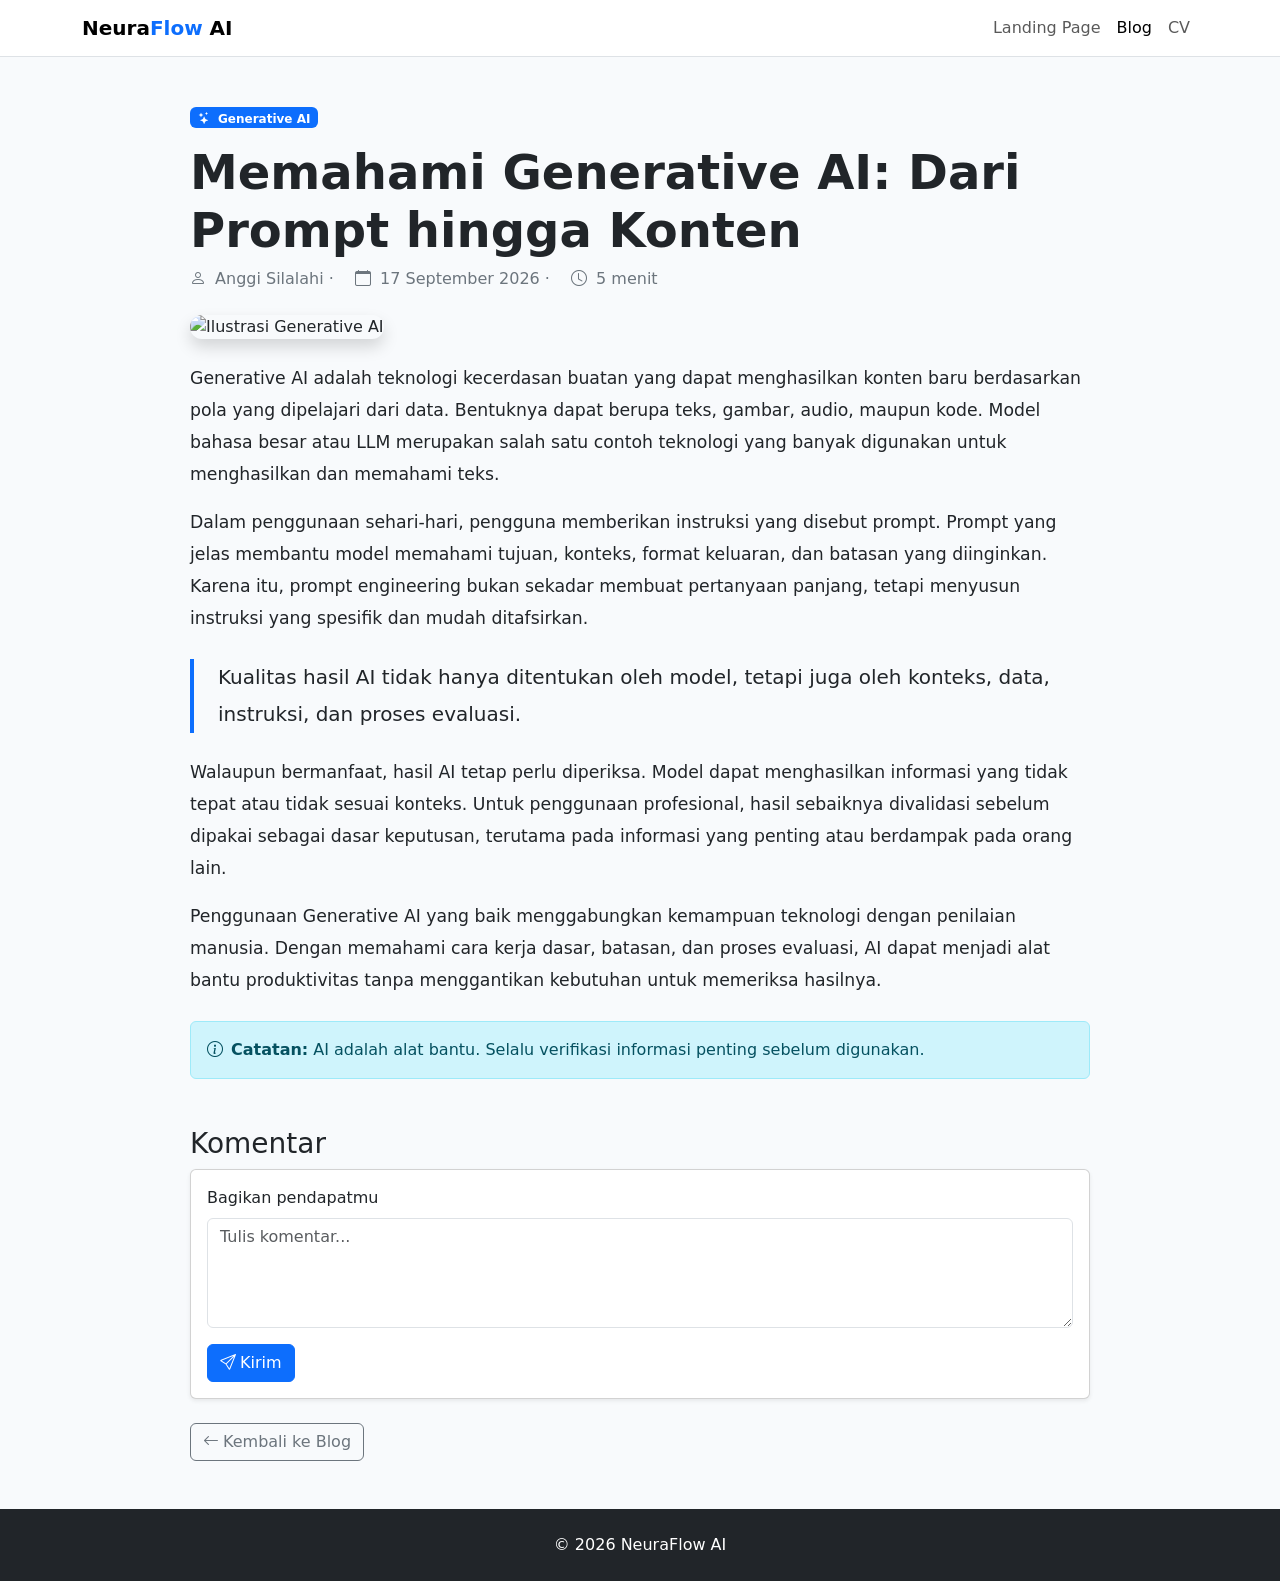
==== blog-detail.html @ 6429097a "Initial commit" ====
<!doctype html>
<html lang="id">
<head>
<meta charset="utf-8"><meta name="viewport" content="width=device-width, initial-scale=1">
<title>Memahami Generative AI — NeuraFlow AI</title>
<link href="https://cdn.jsdelivr.net/npm/bootstrap@5.3.8/dist/css/bootstrap.min.css" rel="stylesheet">
<link href="https://cdn.jsdelivr.net/npm/bootstrap-icons@1.13.1/font/bootstrap-icons.css" rel="stylesheet">
<link rel="stylesheet" href="assets/css/bootstrap-custom.css">
</head>
<body>
<nav class="navbar navbar-expand-lg bg-white border-bottom sticky-top"><div class="container">
<a class="navbar-brand fw-bold" href="index.html">Neura<span class="text-primary">Flow</span> AI</a>
<button class="navbar-toggler" type="button" data-bs-toggle="collapse" data-bs-target="#nav"><span class="navbar-toggler-icon"></span></button>
<div id="nav" class="collapse navbar-collapse"><ul class="navbar-nav ms-auto">
<li class="nav-item"><a class="nav-link" href="index.html">Landing Page</a></li><li class="nav-item"><a class="nav-link active" href="blog.html">Blog</a></li><li class="nav-item"><a class="nav-link" href="cv.html">CV</a></li>
</ul></div></div></nav>

<main class="container py-5">
<article class="mx-auto" style="max-width:900px">
<span class="badge text-bg-primary mb-3"><i class="bi bi-stars me-1"></i> Generative AI</span>
<h1 class="display-5 fw-bold">Memahami Generative AI: Dari Prompt hingga Konten</h1>
<div class="text-secondary mb-4"><i class="bi bi-person me-1"></i> Anggi Silalahi · <i class="bi bi-calendar ms-3 me-1"></i> 17 September 2026 · <i class="bi bi-clock ms-3 me-1"></i> 5 menit</div>
<img class="img-fluid rounded-4 shadow article-cover w-100 mb-4" src="https://images.unsplash.com/photo-1677442136019-21780ecad995?auto=format&fit=crop&w=1400&q=80" alt="Ilustrasi Generative AI">

<div class="article-content">
<p>Generative AI adalah teknologi kecerdasan buatan yang dapat menghasilkan konten baru berdasarkan pola yang dipelajari dari data. Bentuknya dapat berupa teks, gambar, audio, maupun kode. Model bahasa besar atau LLM merupakan salah satu contoh teknologi yang banyak digunakan untuk menghasilkan dan memahami teks.</p>
<p>Dalam penggunaan sehari-hari, pengguna memberikan instruksi yang disebut prompt. Prompt yang jelas membantu model memahami tujuan, konteks, format keluaran, dan batasan yang diinginkan. Karena itu, prompt engineering bukan sekadar membuat pertanyaan panjang, tetapi menyusun instruksi yang spesifik dan mudah ditafsirkan.</p>
<blockquote class="blockquote border-start border-primary border-4 ps-4 my-4">Kualitas hasil AI tidak hanya ditentukan oleh model, tetapi juga oleh konteks, data, instruksi, dan proses evaluasi.</blockquote>
<p>Walaupun bermanfaat, hasil AI tetap perlu diperiksa. Model dapat menghasilkan informasi yang tidak tepat atau tidak sesuai konteks. Untuk penggunaan profesional, hasil sebaiknya divalidasi sebelum dipakai sebagai dasar keputusan, terutama pada informasi yang penting atau berdampak pada orang lain.</p>
<p>Penggunaan Generative AI yang baik menggabungkan kemampuan teknologi dengan penilaian manusia. Dengan memahami cara kerja dasar, batasan, dan proses evaluasi, AI dapat menjadi alat bantu produktivitas tanpa menggantikan kebutuhan untuk memeriksa hasilnya.</p>
</div>

<div class="alert alert-info mt-4"><i class="bi bi-info-circle me-2"></i><strong>Catatan:</strong> AI adalah alat bantu. Selalu verifikasi informasi penting sebelum digunakan.</div>

<section class="mt-5">
<h2 class="h3">Komentar</h2>
<form class="card card-body shadow-sm">
<label for="comment" class="form-label">Bagikan pendapatmu</label>
<textarea id="comment" class="form-control mb-3" rows="4" placeholder="Tulis komentar..."></textarea>
<button type="button" class="btn btn-primary align-self-start"><i class="bi bi-send me-1"></i>Kirim</button>
</form>
</section>

<a href="blog.html" class="btn btn-outline-secondary mt-4"><i class="bi bi-arrow-left me-1"></i>Kembali ke Blog</a>
</article>
</main>
<footer class="bg-dark text-white py-4"><div class="container text-center">© 2026 NeuraFlow AI</div></footer>
<script src="https://cdn.jsdelivr.net/npm/bootstrap@5.3.8/dist/js/bootstrap.bundle.min.js"></script>
</body></html>
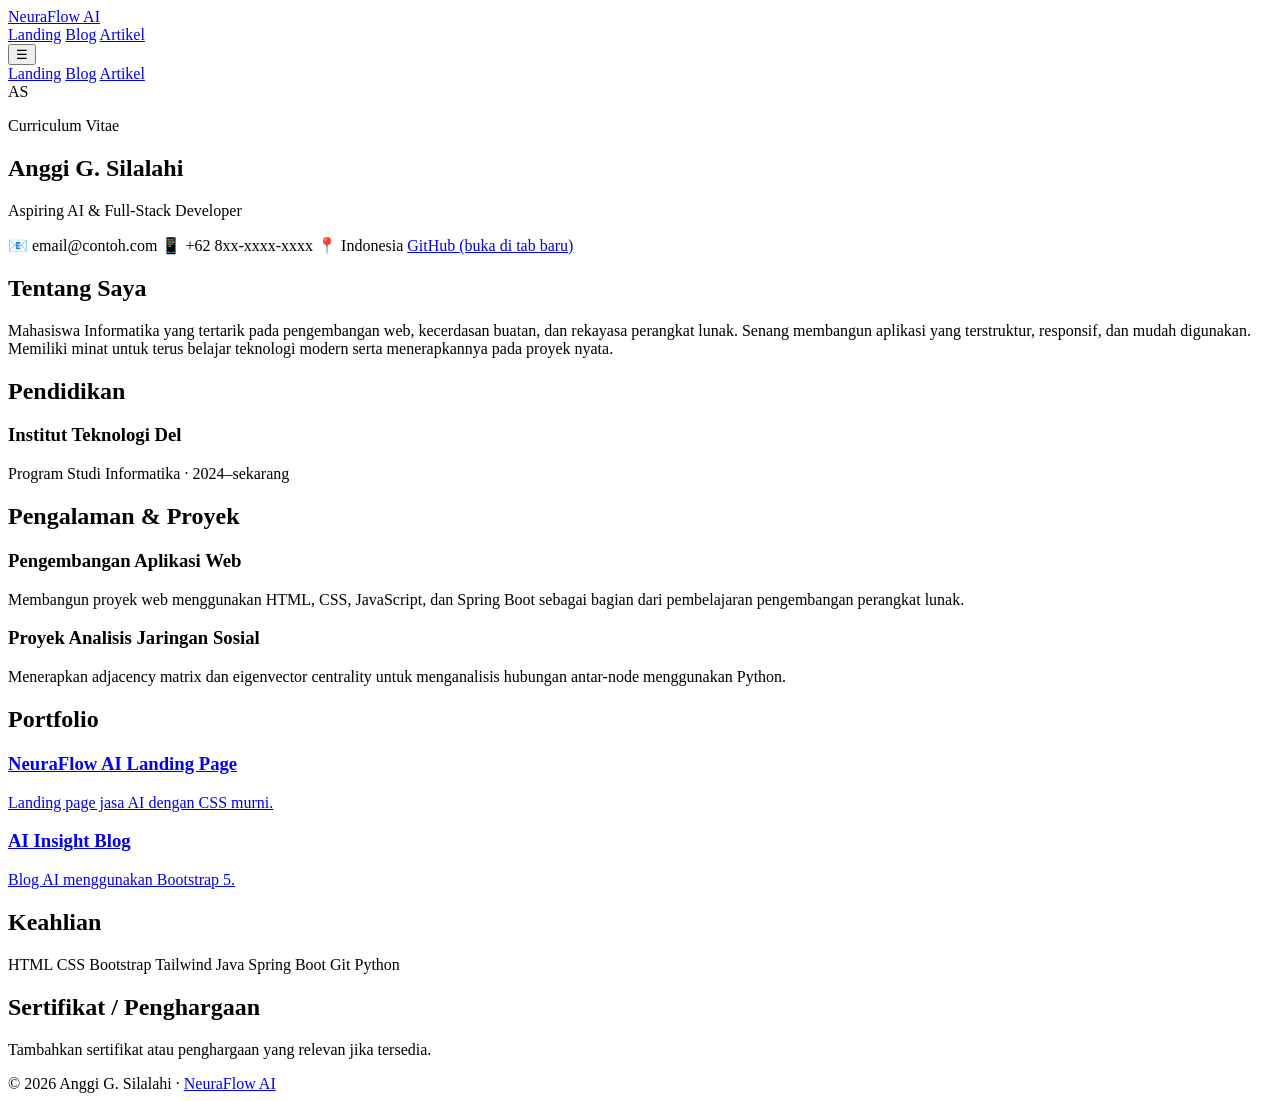
==== commit 297a87aa: "Bisa" ====
--- a/blog-detail.html
+++ b/blog-detail.html
@@ -2,48 +2,121 @@
 <html lang="id">
 <head>
 <meta charset="utf-8"><meta name="viewport" content="width=device-width, initial-scale=1">
-<title>Memahami Generative AI — NeuraFlow AI</title>
-<link href="https://cdn.jsdelivr.net/npm/bootstrap@5.3.8/dist/css/bootstrap.min.css" rel="stylesheet">
-<link href="https://cdn.jsdelivr.net/npm/bootstrap-icons@1.13.1/font/bootstrap-icons.css" rel="stylesheet">
-<link rel="stylesheet" href="assets/css/bootstrap-custom.css">
+<meta name="description" content="CV Anggi G. Silalahi — Aspiring AI & Full-Stack Developer. Pendidikan, pengalaman proyek, portfolio, dan keahlian teknis.">
+<title>CV — Anggi G. Silalahi</title>
+<link rel="stylesheet" href="assets/css/cv.css">
 </head>
 <body>
-<nav class="navbar navbar-expand-lg bg-white border-bottom sticky-top"><div class="container">
-<a class="navbar-brand fw-bold" href="index.html">Neura<span class="text-primary">Flow</span> AI</a>
-<button class="navbar-toggler" type="button" data-bs-toggle="collapse" data-bs-target="#nav"><span class="navbar-toggler-icon"></span></button>
-<div id="nav" class="collapse navbar-collapse"><ul class="navbar-nav ms-auto">
-<li class="nav-item"><a class="nav-link" href="index.html">Landing Page</a></li><li class="nav-item"><a class="nav-link active" href="blog.html">Blog</a></li><li class="nav-item"><a class="nav-link" href="cv.html">CV</a></li>
-</ul></div></div></nav>
+<header class="cv-header">
+<nav class="cv-nav" aria-label="Navigasi utama">
+<a href="cv.html" class="cv-logo">NeuraFlow <span>AI</span></a>
+<div class="cv-nav-links">
+<a href="index.html">Landing</a>
+<a href="blog.html">Blog</a>
+<a href="blog-detail.html">Artikel</a>
+</div>
+<button type="button" class="cv-nav-toggle" id="cvNavToggle" aria-controls="cvNavMobile" aria-expanded="false" aria-label="Buka menu navigasi">
+<span aria-hidden="true">☰</span>
+</button>
+</nav>
+<div class="cv-nav-mobile" id="cvNavMobile">
+<a href="index.html">Landing</a>
+<a href="blog.html">Blog</a>
+<a href="blog-detail.html">Artikel</a>
+</div>
+</header>
 
-<main class="container py-5">
-<article class="mx-auto" style="max-width:900px">
-<span class="badge text-bg-primary mb-3"><i class="bi bi-stars me-1"></i> Generative AI</span>
-<h1 class="display-5 fw-bold">Memahami Generative AI: Dari Prompt hingga Konten</h1>
-<div class="text-secondary mb-4"><i class="bi bi-person me-1"></i> Anggi Silalahi · <i class="bi bi-calendar ms-3 me-1"></i> 17 September 2026 · <i class="bi bi-clock ms-3 me-1"></i> 5 menit</div>
-<img class="img-fluid rounded-4 shadow article-cover w-100 mb-4" src="https://images.unsplash.com/photo-1677442136019-21780ecad995?auto=format&fit=crop&w=1400&q=80" alt="Ilustrasi Generative AI">
+<main class="cv-main">
+<section class="cv-card cv-hero">
+<div class="cv-hero-inner">
+<div class="cv-avatar" aria-hidden="true">AS</div>
+<div>
+<p class="cv-eyebrow">Curriculum Vitae</p>
+<h1 class="cv-name">Anggi G. Silalahi</h1>
+<p class="cv-role">Aspiring AI & Full-Stack Developer</p>
+<div class="cv-contact">
+<span><span aria-hidden="true">📧</span> email@contoh.com</span>
+<span><span aria-hidden="true">📱</span> +62 8xx-xxxx-xxxx</span>
+<span><span aria-hidden="true">📍</span> Indonesia</span>
+<a href="https://github.com/Anggisil-w" target="_blank" rel="noopener noreferrer">GitHub <span class="sr-only">(buka di tab baru)</span></a>
+</div>
+</div>
+</div>
+</section>
 
-<div class="article-content">
-<p>Generative AI adalah teknologi kecerdasan buatan yang dapat menghasilkan konten baru berdasarkan pola yang dipelajari dari data. Bentuknya dapat berupa teks, gambar, audio, maupun kode. Model bahasa besar atau LLM merupakan salah satu contoh teknologi yang banyak digunakan untuk menghasilkan dan memahami teks.</p>
-<p>Dalam penggunaan sehari-hari, pengguna memberikan instruksi yang disebut prompt. Prompt yang jelas membantu model memahami tujuan, konteks, format keluaran, dan batasan yang diinginkan. Karena itu, prompt engineering bukan sekadar membuat pertanyaan panjang, tetapi menyusun instruksi yang spesifik dan mudah ditafsirkan.</p>
-<blockquote class="blockquote border-start border-primary border-4 ps-4 my-4">Kualitas hasil AI tidak hanya ditentukan oleh model, tetapi juga oleh konteks, data, instruksi, dan proses evaluasi.</blockquote>
-<p>Walaupun bermanfaat, hasil AI tetap perlu diperiksa. Model dapat menghasilkan informasi yang tidak tepat atau tidak sesuai konteks. Untuk penggunaan profesional, hasil sebaiknya divalidasi sebelum dipakai sebagai dasar keputusan, terutama pada informasi yang penting atau berdampak pada orang lain.</p>
-<p>Penggunaan Generative AI yang baik menggabungkan kemampuan teknologi dengan penilaian manusia. Dengan memahami cara kerja dasar, batasan, dan proses evaluasi, AI dapat menjadi alat bantu produktivitas tanpa menggantikan kebutuhan untuk memeriksa hasilnya.</p>
+<div class="cv-grid">
+<section class="cv-col-main">
+<div class="cv-card">
+<h2 class="cv-card-title">Tentang Saya</h2>
+<p>Mahasiswa Informatika yang tertarik pada pengembangan web, kecerdasan buatan, dan rekayasa perangkat lunak. Senang membangun aplikasi yang terstruktur, responsif, dan mudah digunakan. Memiliki minat untuk terus belajar teknologi modern serta menerapkannya pada proyek nyata.</p>
 </div>
 
-<div class="alert alert-info mt-4"><i class="bi bi-info-circle me-2"></i><strong>Catatan:</strong> AI adalah alat bantu. Selalu verifikasi informasi penting sebelum digunakan.</div>
+<div class="cv-card">
+<h2 class="cv-card-title">Pendidikan</h2>
+<div class="cv-edu-item">
+<h3>Institut Teknologi Del</h3>
+<p>Program Studi Informatika · 2024–sekarang</p>
+</div>
+</div>
 
-<section class="mt-5">
-<h2 class="h3">Komentar</h2>
-<form class="card card-body shadow-sm">
-<label for="comment" class="form-label">Bagikan pendapatmu</label>
-<textarea id="comment" class="form-control mb-3" rows="4" placeholder="Tulis komentar..."></textarea>
-<button type="button" class="btn btn-primary align-self-start"><i class="bi bi-send me-1"></i>Kirim</button>
-</form>
+<div class="cv-card">
+<h2 class="cv-card-title">Pengalaman & Proyek</h2>
+<div class="cv-exp-list">
+<div class="cv-exp-item">
+<h3>Pengembangan Aplikasi Web</h3>
+<p>Membangun proyek web menggunakan HTML, CSS, JavaScript, dan Spring Boot sebagai bagian dari pembelajaran pengembangan perangkat lunak.</p>
+</div>
+<div class="cv-exp-item">
+<h3>Proyek Analisis Jaringan Sosial</h3>
+<p>Menerapkan adjacency matrix dan eigenvector centrality untuk menganalisis hubungan antar-node menggunakan Python.</p>
+</div>
+</div>
+</div>
+
+<div class="cv-card">
+<h2 class="cv-card-title">Portfolio</h2>
+<div class="cv-portfolio-grid">
+<a href="index.html" class="cv-portfolio-item">
+<h3>NeuraFlow AI Landing Page</h3>
+<p>Landing page jasa AI dengan CSS murni.</p>
+</a>
+<a href="blog.html" class="cv-portfolio-item">
+<h3>AI Insight Blog</h3>
+<p>Blog AI menggunakan Bootstrap 5.</p>
+</a>
+</div>
+</div>
 </section>
 
-<a href="blog.html" class="btn btn-outline-secondary mt-4"><i class="bi bi-arrow-left me-1"></i>Kembali ke Blog</a>
-</article>
+<aside class="cv-side">
+<div class="cv-card">
+<h2 class="cv-skills-side-title">Keahlian</h2>
+<div class="cv-skills">
+<span class="skill-tag">HTML</span>
+<span class="skill-tag">CSS</span>
+<span class="skill-tag">Bootstrap</span>
+<span class="skill-tag">Tailwind</span>
+<span class="skill-tag">Java</span>
+<span class="skill-tag">Spring Boot</span>
+<span class="skill-tag">Git</span>
+<span class="skill-tag">Python</span>
+</div>
+</div>
+<div class="cv-card">
+<h2 class="cv-skills-side-title">Sertifikat / Penghargaan</h2>
+<p class="cv-note">Tambahkan sertifikat atau penghargaan yang relevan jika tersedia.</p>
+</div>
+</aside>
+</div>
 </main>
-<footer class="bg-dark text-white py-4"><div class="container text-center">© 2026 NeuraFlow AI</div></footer>
-<script src="https://cdn.jsdelivr.net/npm/bootstrap@5.3.8/dist/js/bootstrap.bundle.min.js"></script>
-</body></html>
+
+<footer class="cv-footer">© 2026 Anggi G. Silalahi · <a href="index.html">NeuraFlow AI</a></footer>
+<script>
+  var t = document.getElementById('cvNavToggle');
+  var m = document.getElementById('cvNavMobile');
+  t.addEventListener('click', function () {
+    var open = m.classList.toggle('is-open');
+    t.setAttribute('aria-expanded', open ? 'true' : 'false');
+  });
+</script>
+</body></html>
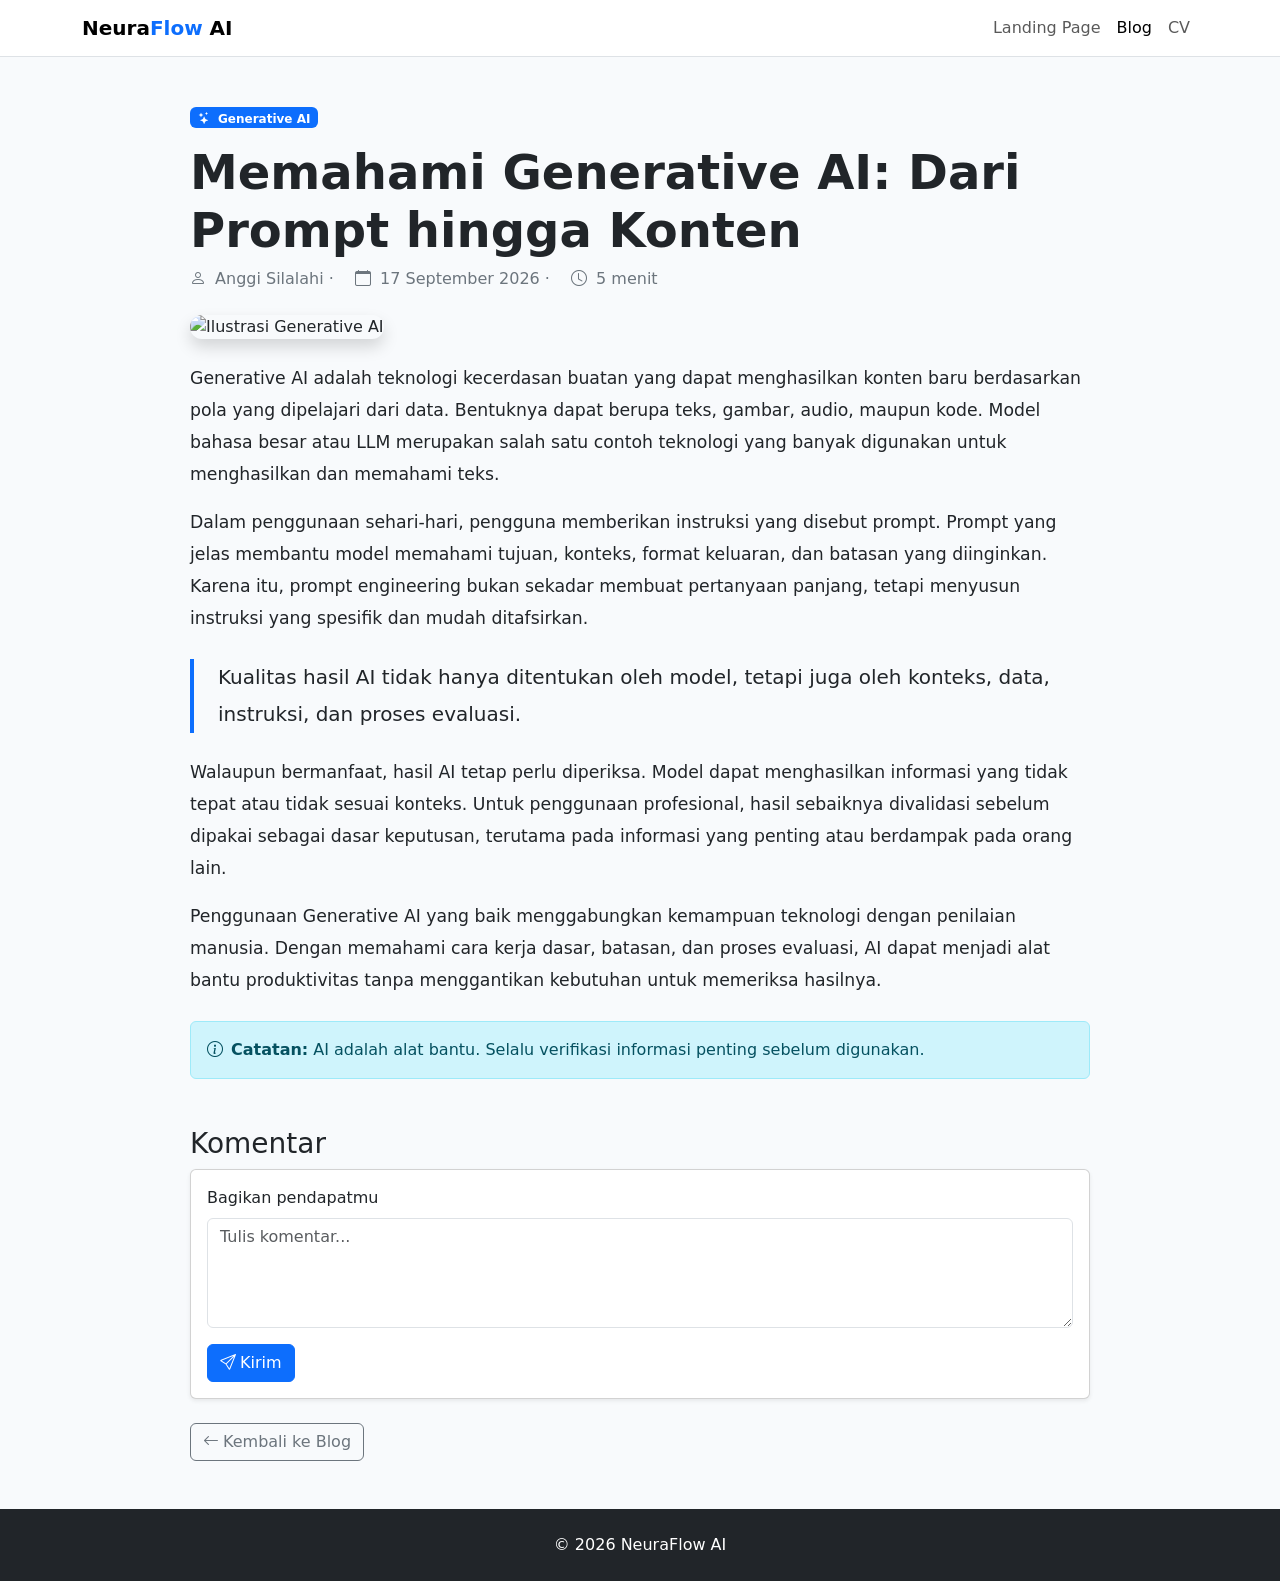
==== commit c68c6c41: "s" ====
--- a/blog-detail.html
+++ b/blog-detail.html
@@ -2,121 +2,54 @@
 <html lang="id">
 <head>
 <meta charset="utf-8"><meta name="viewport" content="width=device-width, initial-scale=1">
-<meta name="description" content="CV Anggi G. Silalahi — Aspiring AI & Full-Stack Developer. Pendidikan, pengalaman proyek, portfolio, dan keahlian teknis.">
-<title>CV — Anggi G. Silalahi</title>
-<link rel="stylesheet" href="assets/css/cv.css">
+<meta name="description" content="Memahami Generative AI: dari prompt hingga konten, konsep dasar model generatif dan cara menggunakannya secara bertanggung jawab.">
+<title>Memahami Generative AI — NeuraFlow AI</title>
+<link rel="preconnect" href="https://cdn.jsdelivr.net" crossorigin>
+<link rel="preconnect" href="https://images.unsplash.com" crossorigin>
+<link href="https://cdn.jsdelivr.net/npm/bootstrap@5.3.8/dist/css/bootstrap.min.css" rel="stylesheet">
+<link href="https://cdn.jsdelivr.net/npm/bootstrap-icons@1.13.1/font/bootstrap-icons.css" rel="stylesheet">
+<link rel="stylesheet" href="assets/css/bootstrap-custom.css">
 </head>
 <body>
-<header class="cv-header">
-<nav class="cv-nav" aria-label="Navigasi utama">
-<a href="cv.html" class="cv-logo">NeuraFlow <span>AI</span></a>
-<div class="cv-nav-links">
-<a href="index.html">Landing</a>
-<a href="blog.html">Blog</a>
-<a href="blog-detail.html">Artikel</a>
+<nav class="navbar navbar-expand-lg bg-white border-bottom sticky-top"><div class="container">
+<a class="navbar-brand fw-bold" href="index.html">Neura<span class="text-primary">Flow</span> AI</a>
+<button class="navbar-toggler" type="button" data-bs-toggle="collapse" data-bs-target="#nav" aria-controls="nav" aria-expanded="false" aria-label="Buka menu navigasi"><span class="navbar-toggler-icon"></span></button>
+<div id="nav" class="collapse navbar-collapse"><ul class="navbar-nav ms-auto">
+<li class="nav-item"><a class="nav-link" href="index.html">Landing Page</a></li><li class="nav-item"><a class="nav-link active" href="blog.html">Blog</a></li><li class="nav-item"><a class="nav-link" href="cv.html">CV</a></li>
+</ul></div></div></nav>
+
+<!-- Detail artikel: cover, meta, isi, dan komentar -->
+<main class="container py-5">
+<article class="mx-auto" style="max-width:900px">
+<span class="badge text-bg-primary mb-3"><i class="bi bi-stars me-1" aria-hidden="true"></i> Generative AI</span>
+<h1 class="display-5 fw-bold">Memahami Generative AI: Dari Prompt hingga Konten</h1>
+<div class="text-secondary mb-4"><i class="bi bi-person me-1" aria-hidden="true"></i> Anggi Silalahi · <i class="bi bi-calendar ms-3 me-1" aria-hidden="true"></i> 17 September 2026 · <i class="bi bi-clock ms-3 me-1" aria-hidden="true"></i> 5 menit</div>
+<img class="img-fluid rounded-4 shadow article-cover w-100 mb-4" src="https://images.unsplash.com/photo-1677442136019-21780ecad995?auto=format&fit=crop&w=1400&q=80" alt="Ilustrasi Generative AI" width="1400" height="360" loading="eager" fetchpriority="high" decoding="async">
+
+<!-- Isi artikel: minimal 3 paragraf tentang Generative AI -->
+<div class="article-content">
+<p>Generative AI adalah teknologi kecerdasan buatan yang dapat menghasilkan konten baru berdasarkan pola yang dipelajari dari data. Bentuknya dapat berupa teks, gambar, audio, maupun kode. Model bahasa besar atau LLM merupakan salah satu contoh teknologi yang banyak digunakan untuk menghasilkan dan memahami teks.</p>
+<p>Dalam penggunaan sehari-hari, pengguna memberikan instruksi yang disebut prompt. Prompt yang jelas membantu model memahami tujuan, konteks, format keluaran, dan batasan yang diinginkan. Karena itu, prompt engineering bukan sekadar membuat pertanyaan panjang, tetapi menyusun instruksi yang spesifik dan mudah ditafsirkan.</p>
+<blockquote class="blockquote border-start border-primary border-4 ps-4 my-4">Kualitas hasil AI tidak hanya ditentukan oleh model, tetapi juga oleh konteks, data, instruksi, dan proses evaluasi.</blockquote>
+<p>Walaupun bermanfaat, hasil AI tetap perlu diperiksa. Model dapat menghasilkan informasi yang tidak tepat atau tidak sesuai konteks. Untuk penggunaan profesional, hasil sebaiknya divalidasi sebelum dipakai sebagai dasar keputusan, terutama pada informasi yang penting atau berdampak pada orang lain.</p>
+<p>Penggunaan Generative AI yang baik menggabungkan kemampuan teknologi dengan penilaian manusia. Dengan memahami cara kerja dasar, batasan, dan proses evaluasi, AI dapat menjadi alat bantu produktivitas tanpa menggantikan kebutuhan untuk memeriksa hasilnya.</p>
 </div>
-<button type="button" class="cv-nav-toggle" id="cvNavToggle" aria-controls="cvNavMobile" aria-expanded="false" aria-label="Buka menu navigasi">
-<span aria-hidden="true">☰</span>
-</button>
-</nav>
-<div class="cv-nav-mobile" id="cvNavMobile">
-<a href="index.html">Landing</a>
-<a href="blog.html">Blog</a>
-<a href="blog-detail.html">Artikel</a>
-</div>
-</header>
 
-<main class="cv-main">
-<section class="cv-card cv-hero">
-<div class="cv-hero-inner">
-<div class="cv-avatar" aria-hidden="true">AS</div>
-<div>
-<p class="cv-eyebrow">Curriculum Vitae</p>
-<h1 class="cv-name">Anggi G. Silalahi</h1>
-<p class="cv-role">Aspiring AI & Full-Stack Developer</p>
-<div class="cv-contact">
-<span><span aria-hidden="true">📧</span> email@contoh.com</span>
-<span><span aria-hidden="true">📱</span> +62 8xx-xxxx-xxxx</span>
-<span><span aria-hidden="true">📍</span> Indonesia</span>
-<a href="https://github.com/Anggisil-w" target="_blank" rel="noopener noreferrer">GitHub <span class="sr-only">(buka di tab baru)</span></a>
-</div>
-</div>
-</div>
+<div class="alert alert-info mt-4"><i class="bi bi-info-circle me-2" aria-hidden="true"></i><strong>Catatan:</strong> AI adalah alat bantu. Selalu verifikasi informasi penting sebelum digunakan.</div>
+
+<!-- Komentar sederhana -->
+<section class="mt-5">
+<h2 class="h3">Komentar</h2>
+<form class="card card-body shadow-sm">
+<label for="comment" class="form-label">Bagikan pendapatmu</label>
+<textarea id="comment" class="form-control mb-3" rows="4" placeholder="Tulis komentar..."></textarea>
+<button type="button" class="btn btn-primary align-self-start"><i class="bi bi-send me-1" aria-hidden="true"></i>Kirim</button>
+</form>
 </section>
 
-<div class="cv-grid">
-<section class="cv-col-main">
-<div class="cv-card">
-<h2 class="cv-card-title">Tentang Saya</h2>
-<p>Mahasiswa Informatika yang tertarik pada pengembangan web, kecerdasan buatan, dan rekayasa perangkat lunak. Senang membangun aplikasi yang terstruktur, responsif, dan mudah digunakan. Memiliki minat untuk terus belajar teknologi modern serta menerapkannya pada proyek nyata.</p>
-</div>
-
-<div class="cv-card">
-<h2 class="cv-card-title">Pendidikan</h2>
-<div class="cv-edu-item">
-<h3>Institut Teknologi Del</h3>
-<p>Program Studi Informatika · 2024–sekarang</p>
-</div>
-</div>
-
-<div class="cv-card">
-<h2 class="cv-card-title">Pengalaman & Proyek</h2>
-<div class="cv-exp-list">
-<div class="cv-exp-item">
-<h3>Pengembangan Aplikasi Web</h3>
-<p>Membangun proyek web menggunakan HTML, CSS, JavaScript, dan Spring Boot sebagai bagian dari pembelajaran pengembangan perangkat lunak.</p>
-</div>
-<div class="cv-exp-item">
-<h3>Proyek Analisis Jaringan Sosial</h3>
-<p>Menerapkan adjacency matrix dan eigenvector centrality untuk menganalisis hubungan antar-node menggunakan Python.</p>
-</div>
-</div>
-</div>
-
-<div class="cv-card">
-<h2 class="cv-card-title">Portfolio</h2>
-<div class="cv-portfolio-grid">
-<a href="index.html" class="cv-portfolio-item">
-<h3>NeuraFlow AI Landing Page</h3>
-<p>Landing page jasa AI dengan CSS murni.</p>
-</a>
-<a href="blog.html" class="cv-portfolio-item">
-<h3>AI Insight Blog</h3>
-<p>Blog AI menggunakan Bootstrap 5.</p>
-</a>
-</div>
-</div>
-</section>
-
-<aside class="cv-side">
-<div class="cv-card">
-<h2 class="cv-skills-side-title">Keahlian</h2>
-<div class="cv-skills">
-<span class="skill-tag">HTML</span>
-<span class="skill-tag">CSS</span>
-<span class="skill-tag">Bootstrap</span>
-<span class="skill-tag">Tailwind</span>
-<span class="skill-tag">Java</span>
-<span class="skill-tag">Spring Boot</span>
-<span class="skill-tag">Git</span>
-<span class="skill-tag">Python</span>
-</div>
-</div>
-<div class="cv-card">
-<h2 class="cv-skills-side-title">Sertifikat / Penghargaan</h2>
-<p class="cv-note">Tambahkan sertifikat atau penghargaan yang relevan jika tersedia.</p>
-</div>
-</aside>
-</div>
+<a href="blog.html" class="btn btn-outline-secondary mt-4"><i class="bi bi-arrow-left me-1" aria-hidden="true"></i>Kembali ke Blog</a>
+</article>
 </main>
-
-<footer class="cv-footer">© 2026 Anggi G. Silalahi · <a href="index.html">NeuraFlow AI</a></footer>
-<script>
-  var t = document.getElementById('cvNavToggle');
-  var m = document.getElementById('cvNavMobile');
-  t.addEventListener('click', function () {
-    var open = m.classList.toggle('is-open');
-    t.setAttribute('aria-expanded', open ? 'true' : 'false');
-  });
-</script>
+<footer class="bg-dark text-white py-4"><div class="container text-center">© 2026 NeuraFlow AI</div></footer>
+<script src="https://cdn.jsdelivr.net/npm/bootstrap@5.3.8/dist/js/bootstrap.bundle.min.js"></script>
 </body></html>
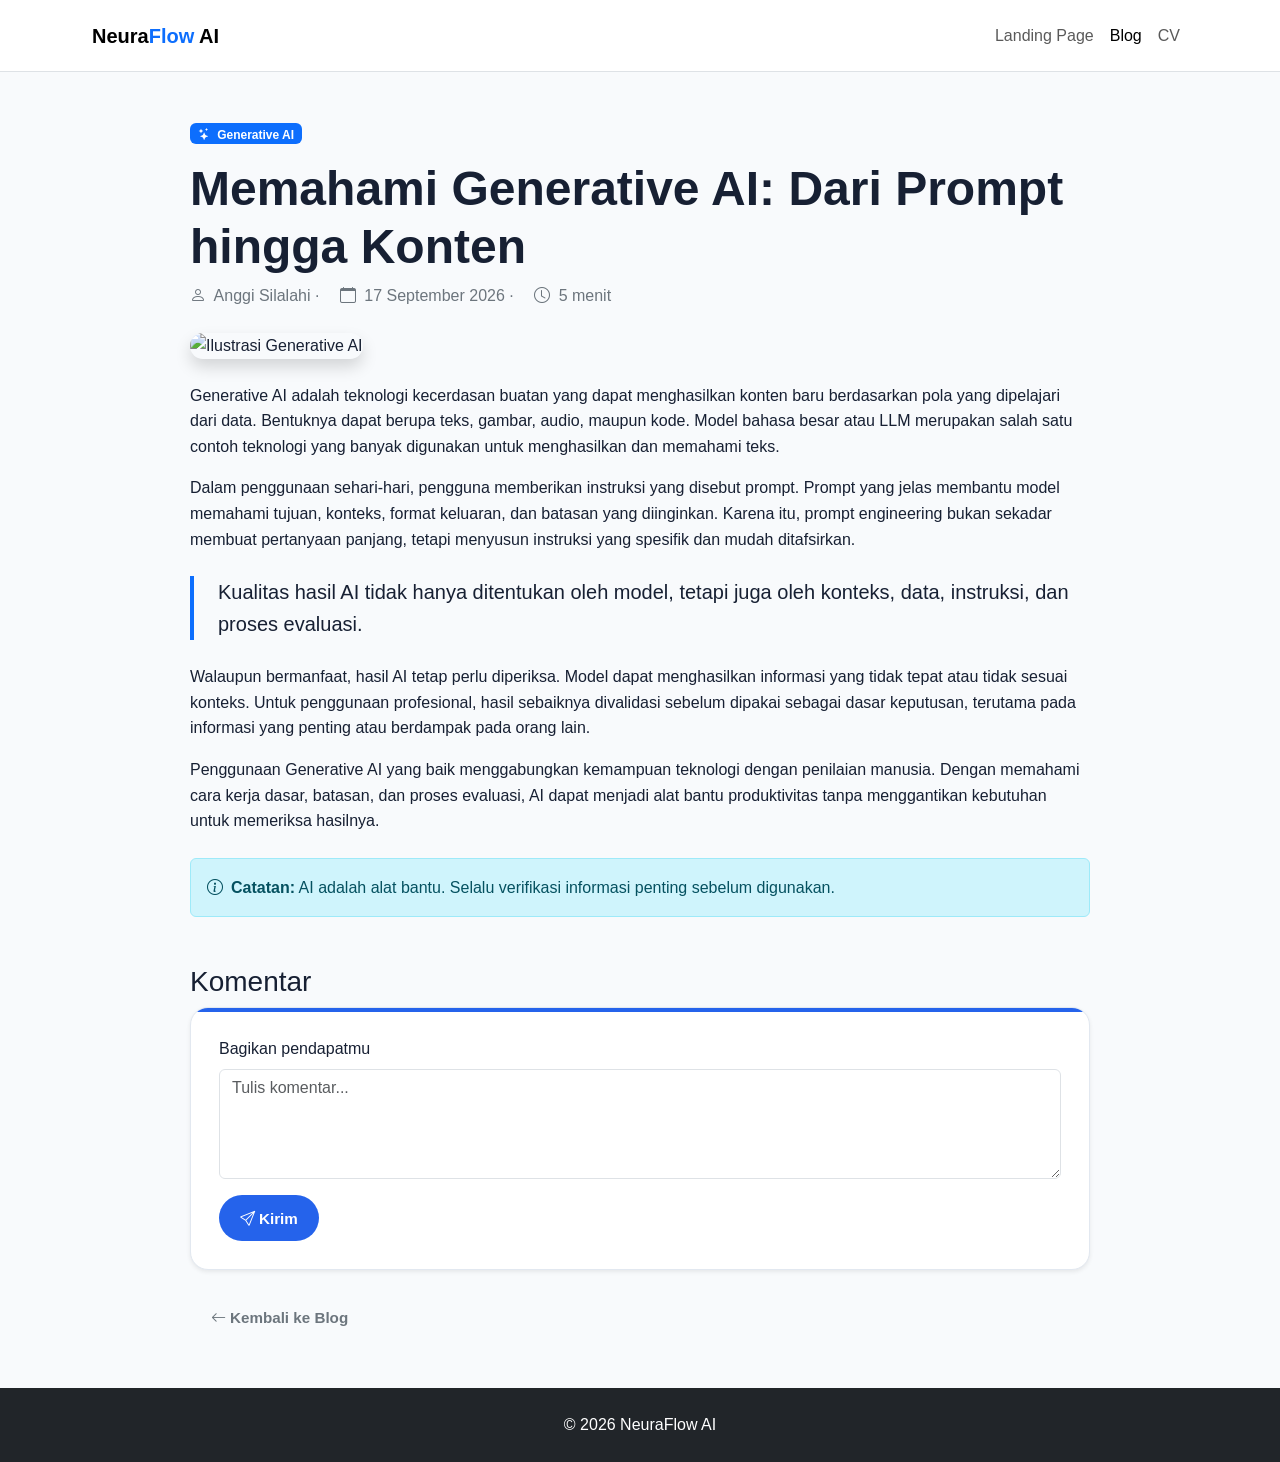
==== commit a00e4d53: "Bisa" ====
--- a/blog-detail.html
+++ b/blog-detail.html
@@ -11,20 +11,35 @@
 <link rel="stylesheet" href="assets/css/bootstrap-custom.css">
 </head>
 <body>
-<nav class="navbar navbar-expand-lg bg-white border-bottom sticky-top"><div class="container">
-<a class="navbar-brand fw-bold" href="index.html">Neura<span class="text-primary">Flow</span> AI</a>
-<button class="navbar-toggler" type="button" data-bs-toggle="collapse" data-bs-target="#nav" aria-controls="nav" aria-expanded="false" aria-label="Buka menu navigasi"><span class="navbar-toggler-icon"></span></button>
-<div id="nav" class="collapse navbar-collapse"><ul class="navbar-nav ms-auto">
-<li class="nav-item"><a class="nav-link" href="index.html">Landing Page</a></li><li class="nav-item"><a class="nav-link active" href="blog.html">Blog</a></li><li class="nav-item"><a class="nav-link" href="cv.html">CV</a></li>
-</ul></div></div></nav>
+
+<!-- Navbar: logo brand dan navigasi ke halaman lain -->
+<nav class="navbar navbar-expand-lg bg-white border-bottom sticky-top">
+  <div class="container">
+    <a class="navbar-brand fw-bold" href="index.html">Neura<span class="text-primary">Flow</span> AI</a>
+    <button class="navbar-toggler" type="button" data-bs-toggle="collapse" data-bs-target="#nav"
+            aria-controls="nav" aria-expanded="false" aria-label="Buka menu navigasi">
+      <span class="navbar-toggler-icon"></span>
+    </button>
+    <div id="nav" class="collapse navbar-collapse">
+      <ul class="navbar-nav ms-auto">
+        <li class="nav-item"><a class="nav-link" href="index.html">Landing Page</a></li>
+        <li class="nav-item"><a class="nav-link active" href="blog.html">Blog</a></li>
+        <li class="nav-item"><a class="nav-link" href="cv.html">CV</a></li>
+      </ul>
+    </div>
+  </div>
+</nav>
 
 <!-- Detail artikel: cover, meta, isi, dan komentar -->
 <main class="container py-5">
 <article class="mx-auto" style="max-width:900px">
+<!-- Header artikel: kategori, judul, meta penulis/tanggal, dan cover -->
+<header>
 <span class="badge text-bg-primary mb-3"><i class="bi bi-stars me-1" aria-hidden="true"></i> Generative AI</span>
 <h1 class="display-5 fw-bold">Memahami Generative AI: Dari Prompt hingga Konten</h1>
 <div class="text-secondary mb-4"><i class="bi bi-person me-1" aria-hidden="true"></i> Anggi Silalahi · <i class="bi bi-calendar ms-3 me-1" aria-hidden="true"></i> 17 September 2026 · <i class="bi bi-clock ms-3 me-1" aria-hidden="true"></i> 5 menit</div>
 <img class="img-fluid rounded-4 shadow article-cover w-100 mb-4" src="https://images.unsplash.com/photo-1677442136019-21780ecad995?auto=format&fit=crop&w=1400&q=80" alt="Ilustrasi Generative AI" width="1400" height="360" loading="eager" fetchpriority="high" decoding="async">
+</header>
 
 <!-- Isi artikel: minimal 3 paragraf tentang Generative AI -->
 <div class="article-content">
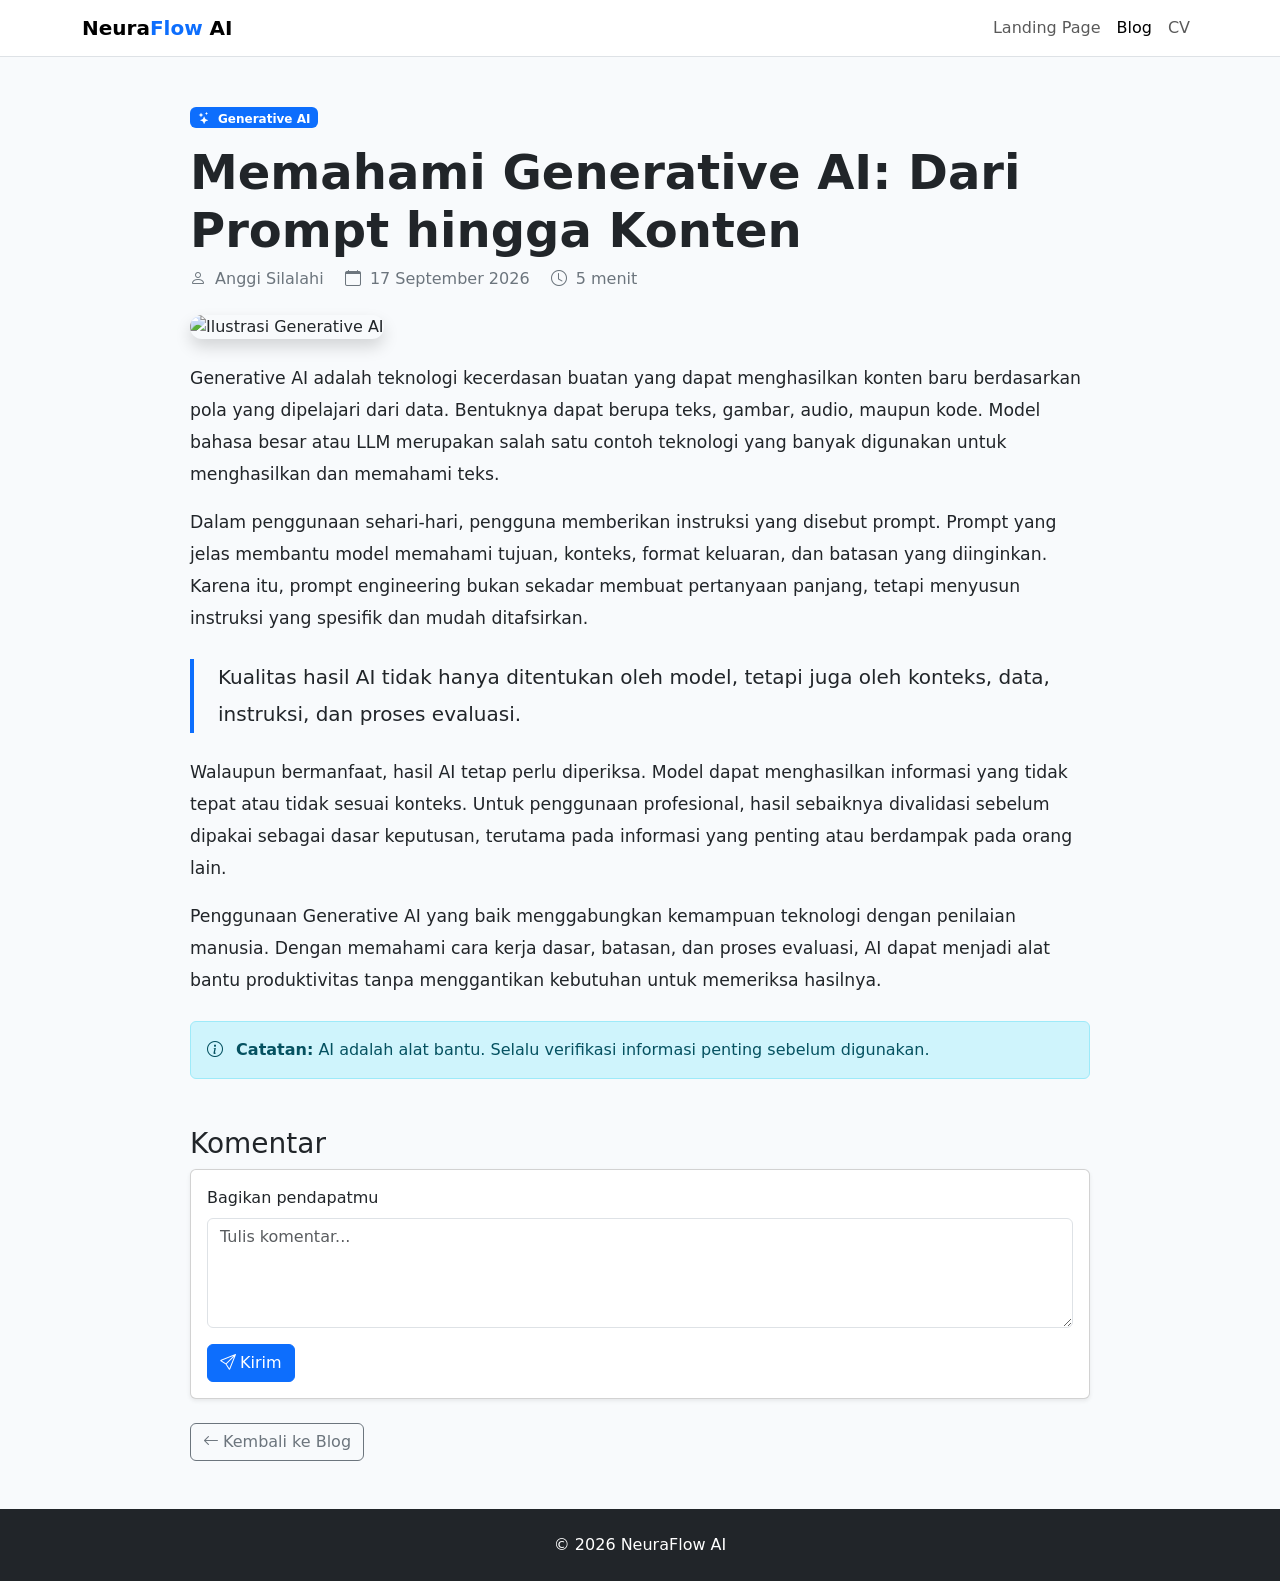
==== commit b15e537d: "Ya" ====
--- a/blog-detail.html
+++ b/blog-detail.html
@@ -1,70 +1,99 @@
 <!doctype html>
 <html lang="id">
 <head>
-<meta charset="utf-8"><meta name="viewport" content="width=device-width, initial-scale=1">
-<meta name="description" content="Memahami Generative AI: dari prompt hingga konten, konsep dasar model generatif dan cara menggunakannya secara bertanggung jawab.">
-<title>Memahami Generative AI — NeuraFlow AI</title>
-<link rel="preconnect" href="https://cdn.jsdelivr.net" crossorigin>
-<link rel="preconnect" href="https://images.unsplash.com" crossorigin>
-<link href="https://cdn.jsdelivr.net/npm/bootstrap@5.3.8/dist/css/bootstrap.min.css" rel="stylesheet">
-<link href="https://cdn.jsdelivr.net/npm/bootstrap-icons@1.13.1/font/bootstrap-icons.css" rel="stylesheet">
-<link rel="stylesheet" href="assets/css/bootstrap-custom.css">
+  <meta charset="utf-8">
+  <meta name="viewport" content="width=device-width, initial-scale=1">
+  <meta name="description"
+        content="Memahami Generative AI: dari prompt hingga konten, konsep dasar model generatif dan cara menggunakannya secara bertanggung jawab.">
+  <title>Memahami Generative AI — NeuraFlow AI</title>
+  <link rel="preconnect" href="https://cdn.jsdelivr.net" crossorigin>
+  <link rel="preconnect" href="https://images.unsplash.com" crossorigin>
+  <link href="https://cdn.jsdelivr.net/npm/bootstrap@5.3.8/dist/css/bootstrap.min.css" rel="stylesheet">
+  <link href="https://cdn.jsdelivr.net/npm/bootstrap-icons@1.13.1/font/bootstrap-icons.css" rel="stylesheet">
+  <link rel="stylesheet" href="assets/css/bootstrap-custom.css">
 </head>
 <body>
 
-<!-- Navbar: logo brand dan navigasi ke halaman lain -->
-<nav class="navbar navbar-expand-lg bg-white border-bottom sticky-top">
-  <div class="container">
-    <a class="navbar-brand fw-bold" href="index.html">Neura<span class="text-primary">Flow</span> AI</a>
-    <button class="navbar-toggler" type="button" data-bs-toggle="collapse" data-bs-target="#nav"
-            aria-controls="nav" aria-expanded="false" aria-label="Buka menu navigasi">
-      <span class="navbar-toggler-icon"></span>
-    </button>
-    <div id="nav" class="collapse navbar-collapse">
-      <ul class="navbar-nav ms-auto">
-        <li class="nav-item"><a class="nav-link" href="index.html">Landing Page</a></li>
-        <li class="nav-item"><a class="nav-link active" href="blog.html">Blog</a></li>
-        <li class="nav-item"><a class="nav-link" href="cv.html">CV</a></li>
-      </ul>
+  <!-- Navbar: logo brand dan navigasi ke halaman lain -->
+  <nav class="navbar navbar-expand-lg bg-white border-bottom sticky-top">
+    <div class="container">
+      <a class="navbar-brand fw-bold" href="index.html">Neura<span class="text-primary">Flow</span> AI</a>
+      <button class="navbar-toggler" type="button" data-bs-toggle="collapse" data-bs-target="#nav"
+              aria-controls="nav" aria-expanded="false" aria-label="Buka menu navigasi">
+        <span class="navbar-toggler-icon"></span>
+      </button>
+      <div id="nav" class="collapse navbar-collapse">
+        <ul class="navbar-nav ms-auto">
+          <li class="nav-item"><a class="nav-link" href="index.html">Landing Page</a></li>
+          <li class="nav-item"><a class="nav-link active" href="blog.html">Blog</a></li>
+          <li class="nav-item"><a class="nav-link" href="cv.html">CV</a></li>
+        </ul>
+      </div>
     </div>
-  </div>
-</nav>
+  </nav>
 
-<!-- Detail artikel: cover, meta, isi, dan komentar -->
-<main class="container py-5">
-<article class="mx-auto" style="max-width:900px">
-<!-- Header artikel: kategori, judul, meta penulis/tanggal, dan cover -->
-<header>
-<span class="badge text-bg-primary mb-3"><i class="bi bi-stars me-1" aria-hidden="true"></i> Generative AI</span>
-<h1 class="display-5 fw-bold">Memahami Generative AI: Dari Prompt hingga Konten</h1>
-<div class="text-secondary mb-4"><i class="bi bi-person me-1" aria-hidden="true"></i> Anggi Silalahi · <i class="bi bi-calendar ms-3 me-1" aria-hidden="true"></i> 17 September 2026 · <i class="bi bi-clock ms-3 me-1" aria-hidden="true"></i> 5 menit</div>
-<img class="img-fluid rounded-4 shadow article-cover w-100 mb-4" src="https://images.unsplash.com/photo-1677442136019-21780ecad995?auto=format&fit=crop&w=1400&q=80" alt="Ilustrasi Generative AI" width="1400" height="360" loading="eager" fetchpriority="high" decoding="async">
-</header>
+  <main class="container py-5">
+    <article class="mx-auto" style="max-width:900px">
 
-<!-- Isi artikel: minimal 3 paragraf tentang Generative AI -->
-<div class="article-content">
-<p>Generative AI adalah teknologi kecerdasan buatan yang dapat menghasilkan konten baru berdasarkan pola yang dipelajari dari data. Bentuknya dapat berupa teks, gambar, audio, maupun kode. Model bahasa besar atau LLM merupakan salah satu contoh teknologi yang banyak digunakan untuk menghasilkan dan memahami teks.</p>
-<p>Dalam penggunaan sehari-hari, pengguna memberikan instruksi yang disebut prompt. Prompt yang jelas membantu model memahami tujuan, konteks, format keluaran, dan batasan yang diinginkan. Karena itu, prompt engineering bukan sekadar membuat pertanyaan panjang, tetapi menyusun instruksi yang spesifik dan mudah ditafsirkan.</p>
-<blockquote class="blockquote border-start border-primary border-4 ps-4 my-4">Kualitas hasil AI tidak hanya ditentukan oleh model, tetapi juga oleh konteks, data, instruksi, dan proses evaluasi.</blockquote>
-<p>Walaupun bermanfaat, hasil AI tetap perlu diperiksa. Model dapat menghasilkan informasi yang tidak tepat atau tidak sesuai konteks. Untuk penggunaan profesional, hasil sebaiknya divalidasi sebelum dipakai sebagai dasar keputusan, terutama pada informasi yang penting atau berdampak pada orang lain.</p>
-<p>Penggunaan Generative AI yang baik menggabungkan kemampuan teknologi dengan penilaian manusia. Dengan memahami cara kerja dasar, batasan, dan proses evaluasi, AI dapat menjadi alat bantu produktivitas tanpa menggantikan kebutuhan untuk memeriksa hasilnya.</p>
-</div>
+      <!-- Header artikel: kategori, judul, meta penulis/tanggal, dan cover -->
+      <header>
+        <span class="badge text-bg-primary mb-3">
+          <i class="bi bi-stars me-1" aria-hidden="true"></i> Generative AI
+        </span>
+        <h1 class="display-5 fw-bold">Memahami Generative AI: Dari Prompt hingga Konten</h1>
+        <div class="text-secondary mb-4">
+          <i class="bi bi-person me-1" aria-hidden="true"></i> Anggi Silalahi
+          <i class="bi bi-calendar ms-3 me-1" aria-hidden="true"></i> 17 September 2026
+          <i class="bi bi-clock ms-3 me-1" aria-hidden="true"></i> 5 menit
+        </div>
+        <img class="img-fluid rounded-4 shadow article-cover w-100 mb-4"
+             src="https://images.unsplash.com/photo-1677442136019-21780ecad995?auto=format&fit=crop&w=1400&q=80"
+             alt="Ilustrasi Generative AI"
+             width="1400" height="360" loading="eager" fetchpriority="high" decoding="async">
+      </header>
 
-<div class="alert alert-info mt-4"><i class="bi bi-info-circle me-2" aria-hidden="true"></i><strong>Catatan:</strong> AI adalah alat bantu. Selalu verifikasi informasi penting sebelum digunakan.</div>
+      <!-- Isi artikel: minimal 3 paragraf tentang Generative AI -->
+      <div class="article-content">
+        <p>Generative AI adalah teknologi kecerdasan buatan yang dapat menghasilkan konten baru berdasarkan pola yang dipelajari dari data. Bentuknya dapat berupa teks, gambar, audio, maupun kode. Model bahasa besar atau LLM merupakan salah satu contoh teknologi yang banyak digunakan untuk menghasilkan dan memahami teks.</p>
+        <p>Dalam penggunaan sehari-hari, pengguna memberikan instruksi yang disebut prompt. Prompt yang jelas membantu model memahami tujuan, konteks, format keluaran, dan batasan yang diinginkan. Karena itu, prompt engineering bukan sekadar membuat pertanyaan panjang, tetapi menyusun instruksi yang spesifik dan mudah ditafsirkan.</p>
+        <blockquote class="blockquote border-start border-primary border-4 ps-4 my-4">
+          Kualitas hasil AI tidak hanya ditentukan oleh model, tetapi juga oleh konteks, data, instruksi, dan proses evaluasi.
+        </blockquote>
+        <p>Walaupun bermanfaat, hasil AI tetap perlu diperiksa. Model dapat menghasilkan informasi yang tidak tepat atau tidak sesuai konteks. Untuk penggunaan profesional, hasil sebaiknya divalidasi sebelum dipakai sebagai dasar keputusan, terutama pada informasi yang penting atau berdampak pada orang lain.</p>
+        <p>Penggunaan Generative AI yang baik menggabungkan kemampuan teknologi dengan penilaian manusia. Dengan memahami cara kerja dasar, batasan, dan proses evaluasi, AI dapat menjadi alat bantu produktivitas tanpa menggantikan kebutuhan untuk memeriksa hasilnya.</p>
+      </div>
 
-<!-- Komentar sederhana -->
-<section class="mt-5">
-<h2 class="h3">Komentar</h2>
-<form class="card card-body shadow-sm">
-<label for="comment" class="form-label">Bagikan pendapatmu</label>
-<textarea id="comment" class="form-control mb-3" rows="4" placeholder="Tulis komentar..."></textarea>
-<button type="button" class="btn btn-primary align-self-start"><i class="bi bi-send me-1" aria-hidden="true"></i>Kirim</button>
-</form>
-</section>
+      <div class="alert alert-info mt-4">
+        <i class="bi bi-info-circle me-2" aria-hidden="true"></i>
+        <strong>Catatan:</strong> AI adalah alat bantu. Selalu verifikasi informasi penting sebelum digunakan.
+      </div>
 
-<a href="blog.html" class="btn btn-outline-secondary mt-4"><i class="bi bi-arrow-left me-1" aria-hidden="true"></i>Kembali ke Blog</a>
-</article>
-</main>
-<footer class="bg-dark text-white py-4"><div class="container text-center">© 2026 NeuraFlow AI</div></footer>
-<script src="https://cdn.jsdelivr.net/npm/bootstrap@5.3.8/dist/js/bootstrap.bundle.min.js"></script>
-</body></html>+    </article>
+
+    <!-- Komentar: bagian terpisah, terkait artikel tapi bukan bagian dari isi artikel itu sendiri -->
+    <section class="mx-auto mt-5" style="max-width:900px">
+      <h2 class="h3">Komentar</h2>
+      <form class="card card-body shadow-sm">
+        <label for="comment" class="form-label">Bagikan pendapatmu</label>
+        <textarea id="comment" class="form-control mb-3" rows="4" placeholder="Tulis komentar..."></textarea>
+        <button type="button" class="btn btn-primary align-self-start">
+          <i class="bi bi-send me-1" aria-hidden="true"></i>Kirim
+        </button>
+      </form>
+    </section>
+
+    <div class="mx-auto mt-4" style="max-width:900px">
+      <a href="blog.html" class="btn btn-outline-secondary">
+        <i class="bi bi-arrow-left me-1" aria-hidden="true"></i>Kembali ke Blog
+      </a>
+    </div>
+  </main>
+
+  <!-- Footer: brand dan tahun -->
+  <footer class="bg-dark text-white py-4">
+    <div class="container text-center">© 2026 NeuraFlow AI</div>
+  </footer>
+
+  <script src="https://cdn.jsdelivr.net/npm/bootstrap@5.3.8/dist/js/bootstrap.bundle.min.js"></script>
+</body>
+</html>
